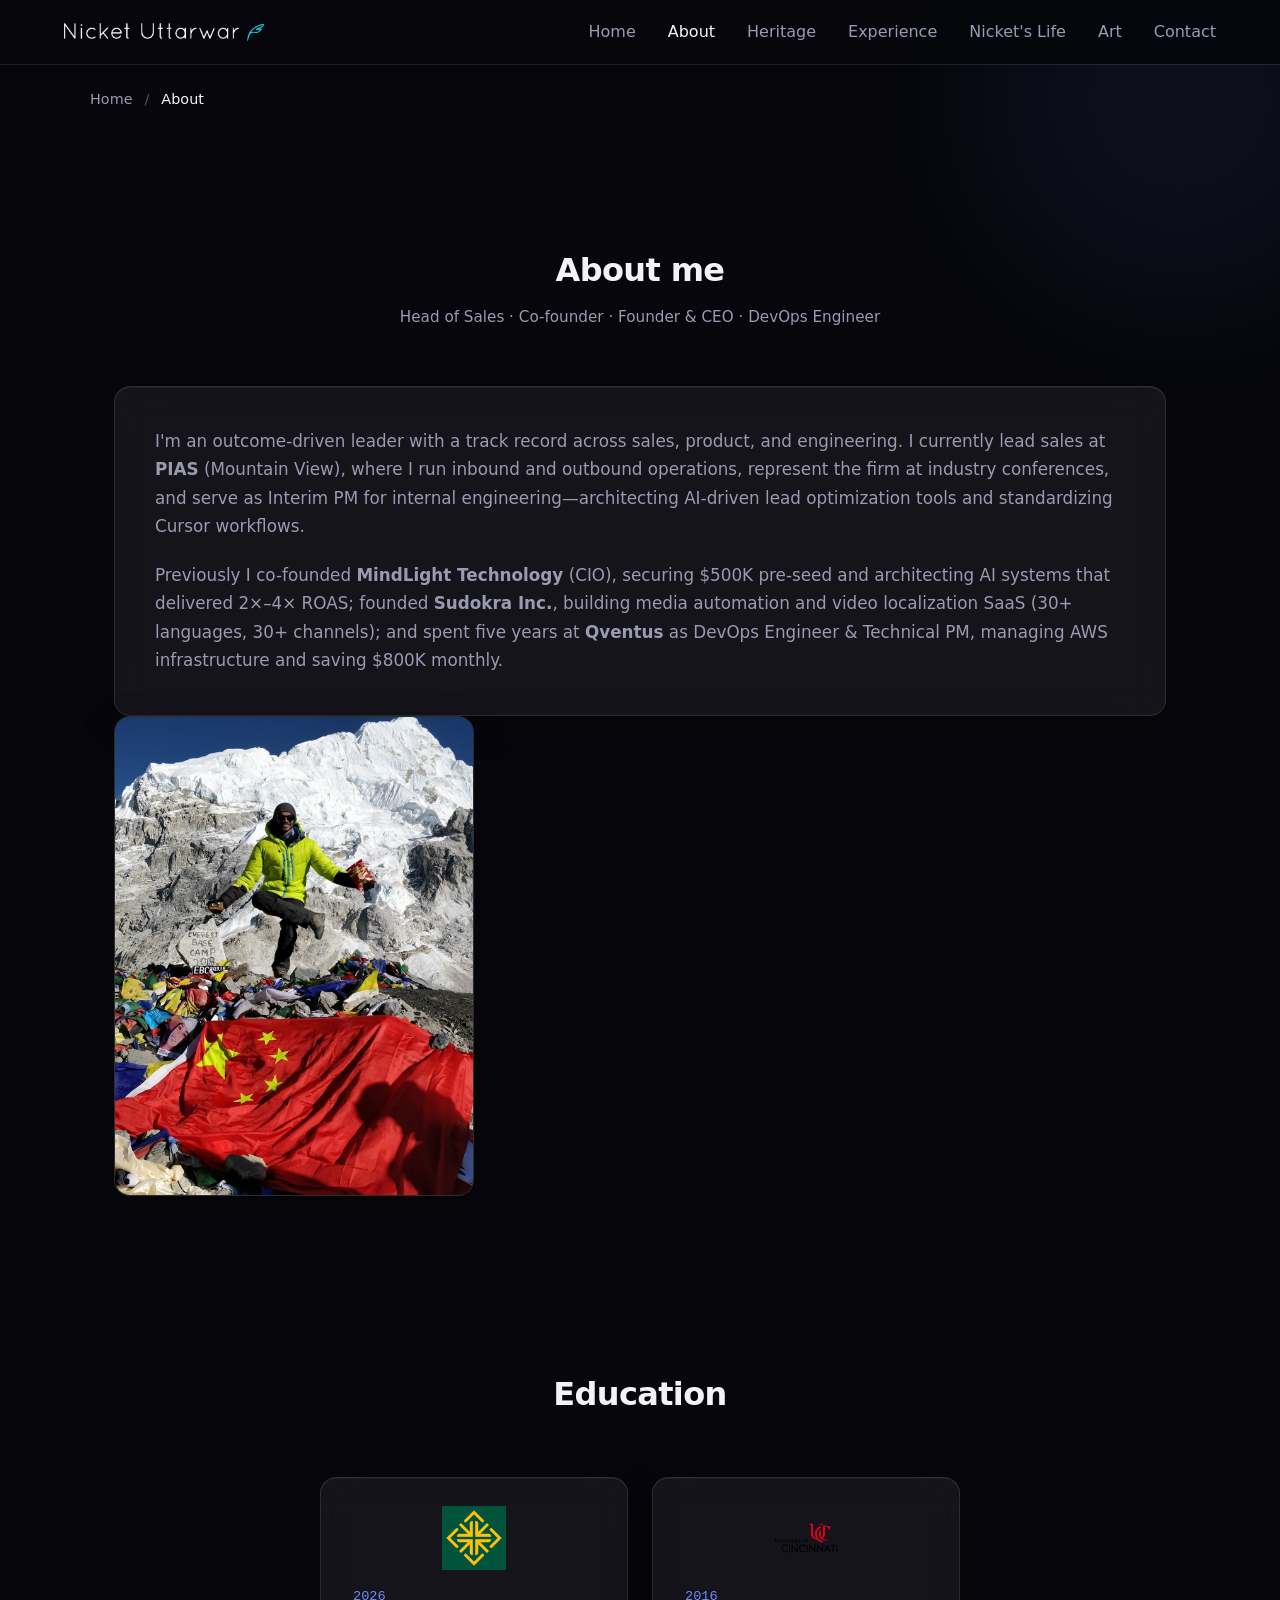
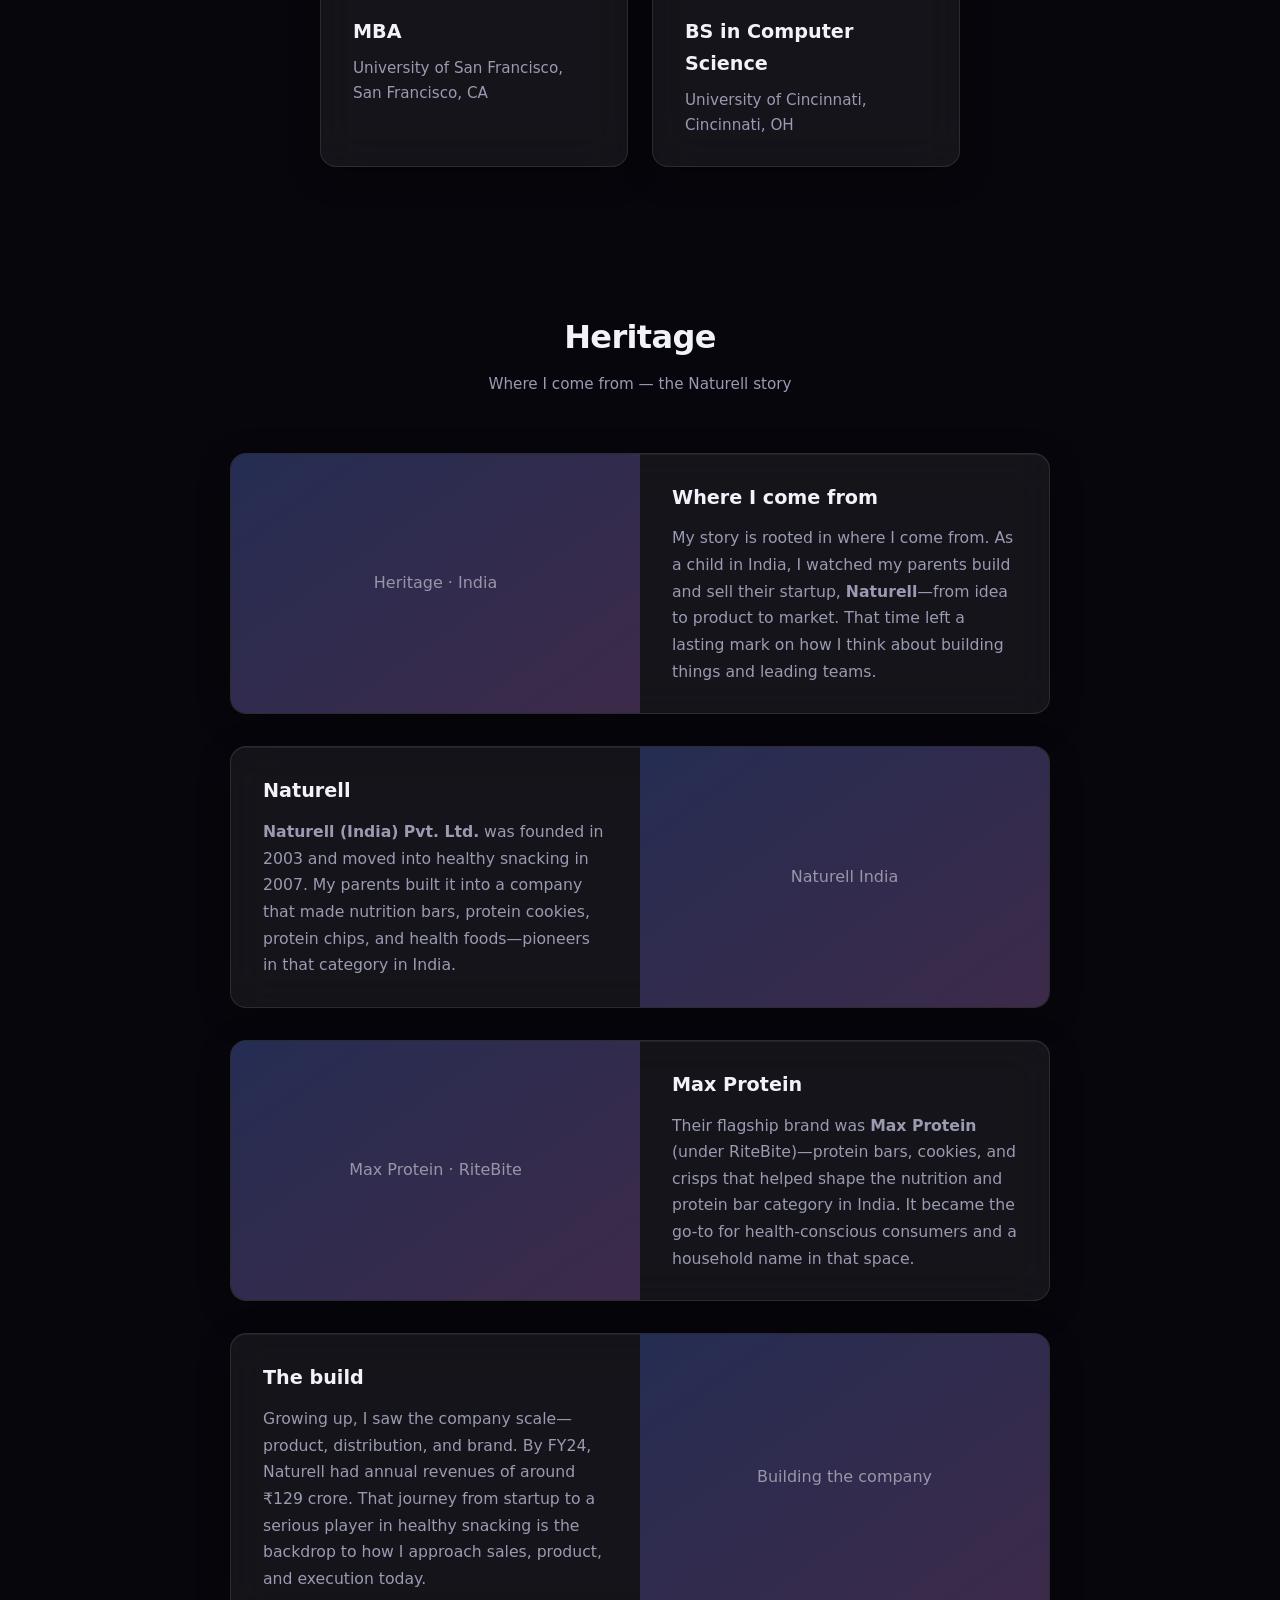
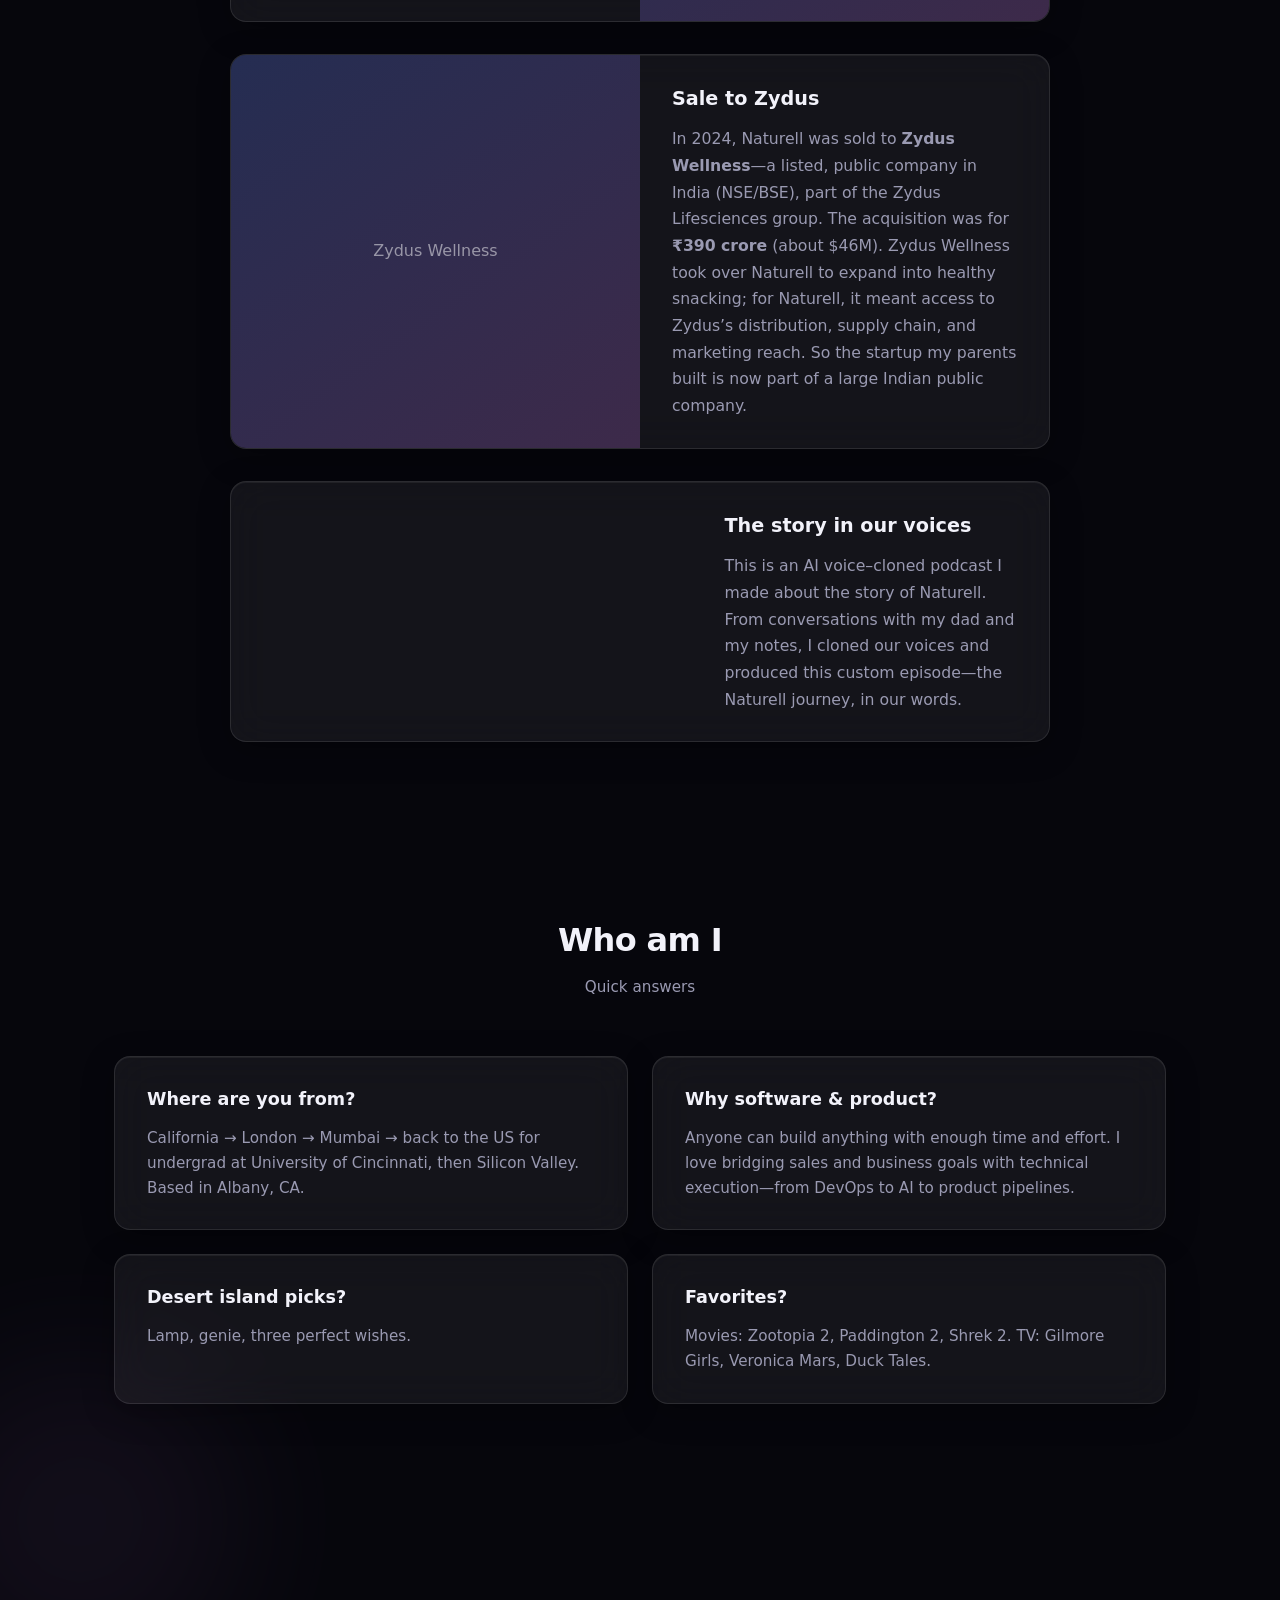
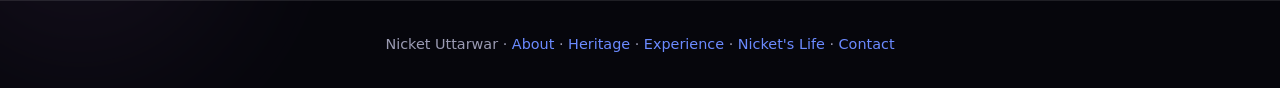
==== combined/about/index.html @ caf6a2cb "combined manually" ====
<!DOCTYPE html>
<html lang="en">
<head>
	<meta charset="utf-8">
	<meta name="viewport" content="width=device-width, initial-scale=1, viewport-fit=cover">
	<meta name="theme-color" content="#06060c">
	<meta name="description" content="About Nicket Uttarwar — background, education, FAQ.">
	<title>About — Nicket Uttarwar</title>
	<link href="../css/style.css" rel="stylesheet">
</head>
<body class="page-inner">
	<header class="main-nav">
		<nav class="nav-inner">
			<input type="checkbox" id="nav-toggle" class="nav-check" hidden aria-hidden="true">
			<a href="../" class="nav-logo"><img src="../images/logo.png" alt="Nicket Uttarwar" class="nav-logo-img"></a>
			<ul class="nav-links">
				<li><a href="../">Home</a></li>
				<li><a href="../about/" class="nav-active">About</a></li>
				<li><a href="../about/#heritage">Heritage</a></li>
				<li><a href="../experience/">Experience</a></li>
				<li><a href="../life/">Nicket's Life</a></li>
				<li><a href="../art/">Art</a></li>
				<li><a href="../contact/">Contact</a></li>
			</ul>
			<label for="nav-toggle" class="nav-toggle" aria-label="Toggle menu">
				<span></span><span></span><span></span>
			</label>
		</nav>
	</header>

	<main>
		<nav class="breadcrumb-wrap" aria-label="Breadcrumb">
			<div class="breadcrumb">
				<a href="../">Home</a>
				<span class="breadcrumb-sep">/</span>
				<span class="breadcrumb-current">About</span>
			</div>
		</nav>

		<div class="page-content">
			<div class="blob blob-1"></div>
			<div class="blob blob-2"></div>

			<section class="section">
				<div class="section-header">
					<h2>About me</h2>
					<p>Head of Sales · Co-founder · Founder &amp; CEO · DevOps Engineer</p>
				</div>
				<div class="intro-grid">
					<div class="intro-text glass-panel">
						<p>I'm an outcome-driven leader with a track record across sales, product, and engineering. I currently lead sales at <strong>PIAS</strong> (Mountain View), where I run inbound and outbound operations, represent the firm at industry conferences, and serve as Interim PM for internal engineering—architecting AI-driven lead optimization tools and standardizing Cursor workflows.</p>
						<p>Previously I co-founded <strong>MindLight Technology</strong> (CIO), securing $500K pre-seed and architecting AI systems that delivered 2×–4× ROAS; founded <strong>Sudokra Inc.</strong>, building media automation and video localization SaaS (30+ languages, 30+ channels); and spent five years at <strong>Qventus</strong> as DevOps Engineer &amp; Technical PM, managing AWS infrastructure and saving $800K monthly.</p>
					</div>
					<div class="intro-visual">
						<div class="fluid-card glass-panel">
							<div class="fluid-card-inner">
								<img src="../images/everest-me.jpeg" alt="Nicket Uttarwar" class="intro-image" loading="lazy" onerror="this.style.display='none'">
								<div class="fluid-card-placeholder" data-placeholder="Photo">Photo</div>
							</div>
						</div>
					</div>
				</div>
			</section>

			<section class="section education-section">
				<div class="section-header">
					<h2>Education</h2>
				</div>
				<div class="education-grid">
					<div class="education-card glass-panel">
						<img src="../images/logo-usf.png" alt="University of San Francisco" class="education-logo" width="80" height="80" loading="lazy">
						<span class="education-date">2026</span>
						<h3>MBA</h3>
						<p>University of San Francisco, San Francisco, CA</p>
					</div>
					<div class="education-card glass-panel">
						<img src="../images/logo-ucincinnati.svg" alt="University of Cincinnati" class="education-logo" width="80" height="80" loading="lazy">
						<span class="education-date">2016</span>
						<h3>BS in Computer Science</h3>
						<p>University of Cincinnati, Cincinnati, OH</p>
					</div>
				</div>
			</section>

			<section class="section heritage-section" id="heritage">
				<div class="section-header">
					<h2>Heritage</h2>
					<p>Where I come from — the Naturell story</p>
				</div>

				<div class="heritage-explainer">
					<div class="explainer-block glass-panel">
						<div class="explainer-img-wrap">
							<img src="../images/heritage-intro.jpg" alt="Heritage — where I come from" class="explainer-img" width="600" height="400" loading="lazy" onerror="this.style.display='none'; this.nextElementSibling.style.display='flex';">
							<div class="explainer-img-placeholder" style="display:none;">Heritage · India</div>
						</div>
						<div class="explainer-body">
							<h3>Where I come from</h3>
							<p>My story is rooted in where I come from. As a child in India, I watched my parents build and sell their startup, <strong>Naturell</strong>—from idea to product to market. That time left a lasting mark on how I think about building things and leading teams.</p>
						</div>
					</div>

					<div class="explainer-block glass-panel">
						<div class="explainer-img-wrap">
							<img src="../images/naturell-logo.jpg" alt="Naturell India" class="explainer-img" width="600" height="400" loading="lazy" onerror="this.style.display='none'; this.nextElementSibling.style.display='flex';">
							<div class="explainer-img-placeholder" style="display:none;">Naturell India</div>
						</div>
						<div class="explainer-body">
							<h3>Naturell</h3>
							<p><strong>Naturell (India) Pvt. Ltd.</strong> was founded in 2003 and moved into healthy snacking in 2007. My parents built it into a company that made nutrition bars, protein cookies, protein chips, and health foods—pioneers in that category in India.</p>
						</div>
					</div>

					<div class="explainer-block glass-panel">
						<div class="explainer-img-wrap">
							<img src="../images/naturell-max-protein.jpg" alt="Max Protein bars" class="explainer-img" width="600" height="400" loading="lazy" onerror="this.style.display='none'; this.nextElementSibling.style.display='flex';">
							<div class="explainer-img-placeholder" style="display:none;">Max Protein · RiteBite</div>
						</div>
						<div class="explainer-body">
							<h3>Max Protein</h3>
							<p>Their flagship brand was <strong>Max Protein</strong> (under RiteBite)—protein bars, cookies, and crisps that helped shape the nutrition and protein bar category in India. It became the go-to for health-conscious consumers and a household name in that space.</p>
						</div>
					</div>

					<div class="explainer-block glass-panel">
						<div class="explainer-img-wrap">
							<img src="../images/naturell-building.jpg" alt="Building Naturell" class="explainer-img" width="600" height="400" loading="lazy" onerror="this.style.display='none'; this.nextElementSibling.style.display='flex';">
							<div class="explainer-img-placeholder" style="display:none;">Building the company</div>
						</div>
						<div class="explainer-body">
							<h3>The build</h3>
							<p>Growing up, I saw the company scale—product, distribution, and brand. By FY24, Naturell had annual revenues of around ₹129 crore. That journey from startup to a serious player in healthy snacking is the backdrop to how I approach sales, product, and execution today.</p>
						</div>
					</div>

					<div class="explainer-block glass-panel">
						<div class="explainer-img-wrap">
							<img src="../images/zydus-wellness.jpg" alt="Zydus Wellness" class="explainer-img" width="600" height="400" loading="lazy" onerror="this.style.display='none'; this.nextElementSibling.style.display='flex';">
							<div class="explainer-img-placeholder" style="display:none;">Zydus Wellness</div>
						</div>
						<div class="explainer-body">
							<h3>Sale to Zydus</h3>
							<p>In 2024, Naturell was sold to <strong>Zydus Wellness</strong>—a listed, public company in India (NSE/BSE), part of the Zydus Lifesciences group. The acquisition was for <strong>₹390 crore</strong> (about $46M). Zydus Wellness took over Naturell to expand into healthy snacking; for Naturell, it meant access to Zydus’s distribution, supply chain, and marketing reach. So the startup my parents built is now part of a large Indian public company.</p>
						</div>
					</div>

					<div class="heritage-video-wrap">
						<div class="heritage-video glass-panel">
							<div class="explainer-img-wrap explainer-img-wrap--video">
								<div class="video-embed-container">
									<iframe src="https://www.youtube.com/embed/up5MUnRP21Q" title="Naturell story — AI voice-cloned podcast" allow="accelerometer; autoplay; clipboard-write; encrypted-media; gyroscope; picture-in-picture; web-share" allowfullscreen></iframe>
								</div>
							</div>
							<div class="explainer-body">
								<h3>The story in our voices</h3>
								<p>This is an AI voice–cloned podcast I made about the story of Naturell. From conversations with my dad and my notes, I cloned our voices and produced this custom episode—the Naturell journey, in our words.</p>
							</div>
						</div>
					</div>
				</div>
			</section>

			<section class="section faq-section">
				<div class="section-header">
					<h2>Who am I</h2>
					<p>Quick answers</p>
				</div>
				<div class="faq-grid">
					<div class="faq-item glass-panel">
						<h4>Where are you from?</h4>
						<p>California → London → Mumbai → back to the US for undergrad at University of Cincinnati, then Silicon Valley. Based in Albany, CA.</p>
					</div>
					<div class="faq-item glass-panel">
						<h4>Why software &amp; product?</h4>
						<p>Anyone can build anything with enough time and effort. I love bridging sales and business goals with technical execution—from DevOps to AI to product pipelines.</p>
					</div>
					<div class="faq-item glass-panel">
						<h4>Desert island picks?</h4>
						<p>Lamp, genie, three perfect wishes.</p>
					</div>
					<div class="faq-item glass-panel">
						<h4>Favorites?</h4>
						<p>Movies: Zootopia 2, Paddington 2, Shrek 2. TV: Gilmore Girls, Veronica Mars, Duck Tales.</p>
					</div>
				</div>
			</section>
		</div>
	</main>

	<footer class="main-footer">
		<div class="container">
			<p>Nicket Uttarwar · <a href="../about/">About</a> · <a href="../about/#heritage">Heritage</a> · <a href="../experience/">Experience</a> · <a href="../life/">Nicket's Life</a> · <a href="../contact/">Contact</a></p>
		</div>
	</footer>

</body>
</html>
---- combined/css/style.css ----
/* ============================================
   Nicket Uttarwar — Lightweight HTML/CSS
   ============================================ */

:root {
	--bg-deep: #06060c;
	--bg-mid: #0a0a12;
	--glass-bg: rgba(255, 255, 255, 0.06);
	--glass-border: rgba(255, 255, 255, 0.1);
	--glass-shadow: rgba(0, 0, 0, 0.3);
	--text: #f2f2fa;
	--text-muted: #9a9ab2;
	--accent: #6b8aff;
	--accent-warm: #b87cff;
	--accent-glow: rgba(107, 138, 255, 0.35);
	--fluid-1: #252d52;
	--fluid-2: #3d2a4a;
	--font-sans: system-ui, -apple-system, sans-serif;
	--font-mono: ui-monospace, monospace;
	--radius: 16px;
	--radius-sm: 12px;
	--nav-height: 64px;
	--safe-top: env(safe-area-inset-top, 0);
	--safe-bottom: env(safe-area-inset-bottom, 0);
	--safe-left: env(safe-area-inset-left, 0);
	--safe-right: env(safe-area-inset-right, 0);
}

*,
*::before,
*::after {
	box-sizing: border-box;
}

html {
	scroll-behavior: smooth;
	-webkit-text-size-adjust: 100%;
}

body {
	margin: 0;
	font-family: var(--font-sans);
	background: var(--bg-deep);
	color: var(--text);
	font-size: 16px;
	line-height: 1.65;
	-webkit-font-smoothing: antialiased;
	-moz-osx-font-smoothing: grayscale;
	overflow-x: hidden;
}

@media (prefers-reduced-motion: reduce) {
	html { scroll-behavior: auto; }
	.blob { animation: none; }
	.scroll-dot { animation: none; }
}

a {
	color: var(--accent);
	text-decoration: none;
	transition: color 0.2s ease, opacity 0.2s ease;
	-webkit-tap-highlight-color: transparent;
}
a:hover {
	color: var(--accent-warm);
}
a:focus-visible {
	outline: 2px solid var(--accent);
	outline-offset: 3px;
}

/* ---- Navigation ---- */
.main-nav {
	position: fixed;
	top: 0;
	left: 0;
	right: 0;
	z-index: 100;
	height: calc(var(--nav-height) + var(--safe-top));
	min-height: 64px;
	padding-top: var(--safe-top);
	background: rgba(6, 6, 12, 0.92);
	backdrop-filter: blur(20px);
	-webkit-backdrop-filter: blur(20px);
	box-shadow: 0 1px 0 var(--glass-border);
}

.nav-inner {
	max-width: 1200px;
	margin: 0 auto;
	padding: 0 max(24px, var(--safe-left));
	height: var(--nav-height);
	display: flex;
	align-items: center;
	justify-content: space-between;
}

.nav-logo {
	display: flex;
	align-items: center;
}
.nav-logo:hover {
	opacity: 0.9;
}
.nav-logo-img {
	display: block;
	height: 36px;
	width: auto;
	max-width: 200px;
	object-fit: contain;
}

.nav-links {
	display: flex;
	list-style: none;
	margin: 0;
	padding: 0;
	gap: 32px;
}
.nav-links a {
	color: var(--text-muted);
	font-weight: 500;
}
.nav-links a:hover {
	color: var(--text);
}
.text-link {
	color: var(--accent);
	font-weight: 500;
}
.text-link:hover {
	color: var(--accent-warm);
}

.nav-toggle {
	display: none;
	width: 44px;
	height: 44px;
	min-width: 44px;
	min-height: 44px;
	flex-direction: column;
	justify-content: center;
	align-items: center;
	gap: 6px;
	background: none;
	border: none;
	cursor: pointer;
	padding: 0;
	-webkit-tap-highlight-color: transparent;
	color: var(--text);
}
.nav-toggle:focus-visible {
	outline: 2px solid var(--accent);
	outline-offset: 2px;
}
.nav-toggle span {
	display: block;
	width: 22px;
	height: 2px;
	background: currentColor;
	border-radius: 1px;
	transition: transform 0.3s ease, opacity 0.3s ease;
}
#nav-toggle:checked ~ .nav-toggle span:nth-child(1) {
	transform: translateY(4px) rotate(45deg);
}
#nav-toggle:checked ~ .nav-toggle span:nth-child(2) {
	opacity: 0;
}
#nav-toggle:checked ~ .nav-toggle span:nth-child(3) {
	transform: translateY(-4px) rotate(-45deg);
}
body:has(#nav-toggle:checked) { overflow: hidden; }

/* ---- Glass panels (fluid UI) ---- */
.glass-panel {
	background: var(--glass-bg);
	border: 1px solid var(--glass-border);
	border-radius: var(--radius);
	backdrop-filter: blur(20px);
	-webkit-backdrop-filter: blur(20px);
	box-shadow: 0 8px 32px var(--glass-shadow), inset 0 1px 0 rgba(255, 255, 255, 0.06);
	transition: transform 0.3s ease, box-shadow 0.3s ease, border-color 0.3s ease;
}
.glass-panel:hover {
	border-color: rgba(255, 255, 255, 0.2);
	box-shadow: 0 16px 48px rgba(0, 0, 0, 0.35), inset 0 1px 0 rgba(255, 255, 255, 0.08);
}

/* ---- Blobs (fluid decorative shapes) ---- */
.blob {
	position: absolute;
	border-radius: 50%;
	filter: blur(70px);
	opacity: 0.22;
	pointer-events: none;
	animation: blobFloat 20s ease-in-out infinite;
}
.blob-1 {
	width: 400px;
	height: 400px;
	background: var(--fluid-1);
	top: -100px;
	right: -100px;
	animation-delay: 0s;
}
.blob-2 {
	width: 320px;
	height: 320px;
	background: var(--fluid-2);
	bottom: -80px;
	left: -80px;
	animation-delay: -6s;
}
.blob-3 {
	width: 350px;
	height: 350px;
	background: var(--accent-warm);
	top: 30%;
	left: -120px;
	opacity: 0.25;
	animation-delay: -3s;
}
.blob-4 {
	width: 380px;
	height: 380px;
	background: var(--fluid-1);
	bottom: 10%;
	right: -100px;
	animation-delay: -9s;
}
.blob-5 {
	width: 300px;
	height: 300px;
	background: var(--fluid-2);
	top: -80px;
	left: 30%;
	animation-delay: -12s;
}

@keyframes blobFloat {
	0%, 100% { transform: translate(0, 0) scale(1); }
	25% { transform: translate(20px, -30px) scale(1.05); }
	50% { transform: translate(-15px, 20px) scale(0.98); }
	75% { transform: translate(25px, 15px) scale(1.02); }
}

/* ---- Layout ---- */
main {
	position: relative;
	z-index: 1;
}

/* ---- Breadcrumbs (multi-page) ---- */
.breadcrumb-wrap {
	position: relative;
	z-index: 1;
	padding: calc(var(--nav-height) + var(--safe-top) + 24px) max(24px, var(--safe-left)) 0 max(24px, var(--safe-right));
}
.breadcrumb {
	display: flex;
	align-items: center;
	flex-wrap: wrap;
	gap: 6px 12px;
	font-size: 0.9rem;
	color: var(--text-muted);
	margin: 0 0 32px;
	max-width: 1100px;
	margin-left: auto;
	margin-right: auto;
}
.breadcrumb a {
	color: var(--text-muted);
}
.breadcrumb a:hover {
	color: var(--accent);
}
.breadcrumb-sep {
	opacity: 0.5;
	user-select: none;
}
.breadcrumb-current {
	color: var(--text);
	font-weight: 500;
}
.nav-links a.nav-active {
	color: var(--text);
}
.nav-links a.nav-active:hover {
	color: var(--accent-warm);
}

/* ---- Inner pages (no fluid canvas) ---- */
body.page-inner main {
	padding-bottom: 48px;
}
.page-content {
	max-width: 1100px;
	margin: 0 auto;
	padding: 0 max(24px, var(--safe-left)) 48px max(24px, var(--safe-right));
}

.container {
	max-width: 1100px;
	margin: 0 auto;
	padding: 0 max(24px, var(--safe-left)) 0 max(24px, var(--safe-right));
}

.section {
	position: relative;
	padding: 100px 0;
	min-height: 50vh;
}

.section-header {
	text-align: center;
	margin-bottom: 56px;
}
.section-header h2 {
	font-size: clamp(1.5rem, 3.5vw, 2rem);
	font-weight: 600;
	margin: 0 0 8px;
	color: var(--text);
	letter-spacing: -0.02em;
}
.section-header p {
	margin: 0;
	color: var(--text-muted);
	font-size: 0.95rem;
}

.art-site-link {
	text-align: center;
	margin: -40px 0 40px;
}

/* ---- Hero ---- */
.hero {
	min-height: 100vh;
	min-height: calc(100dvh - var(--nav-height));
	display: flex;
	flex-direction: column;
	align-items: center;
	justify-content: center;
	text-align: center;
	padding: calc(var(--nav-height) + var(--safe-top)) max(24px, var(--safe-right)) calc(80px + var(--safe-bottom)) max(24px, var(--safe-left));
}

.hero-content {
	max-width: 640px;
}

.hero-label {
	font-family: var(--font-mono);
	font-size: clamp(0.75rem, 2.5vw, 0.9rem);
	letter-spacing: 0.22em;
	text-transform: uppercase;
	color: var(--text-muted);
	margin: 0 0 20px;
}

.hero-title {
	font-size: clamp(2rem, 7vw, 3.5rem);
	font-weight: 700;
	line-height: 1.15;
	margin: 0 0 12px;
	letter-spacing: -0.03em;
	background: linear-gradient(135deg, #fff 0%, #c0c0e0 100%);
	-webkit-background-clip: text;
	-webkit-text-fill-color: transparent;
	background-clip: text;
}

.hero-subtitle {
	font-family: var(--font-mono);
	font-size: clamp(0.8rem, 2.5vw, 0.95rem);
	letter-spacing: 0.1em;
	color: var(--text-muted);
	margin: 0 0 32px;
}

.hero-actions {
	display: flex;
	flex-wrap: wrap;
	gap: 14px;
	justify-content: center;
}

.btn {
	display: inline-flex;
	align-items: center;
	justify-content: center;
	min-height: 48px;
	padding: 14px 28px;
	font-family: var(--font-sans);
	font-size: 0.95rem;
	font-weight: 600;
	border-radius: var(--radius-sm);
	border: none;
	cursor: pointer;
	transition: transform 0.2s ease, box-shadow 0.2s ease, opacity 0.2s ease;
	-webkit-tap-highlight-color: transparent;
}
.btn:hover {
	transform: translateY(-2px);
	opacity: 0.95;
}
.btn:focus-visible {
	outline: 2px solid var(--accent);
	outline-offset: 3px;
}

.btn-primary {
	background: linear-gradient(135deg, var(--accent) 0%, var(--accent-warm) 100%);
	color: #fff;
	box-shadow: 0 8px 28px var(--accent-glow);
}
.btn-primary:hover {
	box-shadow: 0 12px 36px var(--accent-glow);
}

.btn-glass {
	background: var(--glass-bg);
	color: var(--text);
	border: 1px solid var(--glass-border);
	backdrop-filter: blur(12px);
}
.btn-glass:hover {
	border-color: rgba(255, 255, 255, 0.2);
}

.scroll-hint {
	position: absolute;
	bottom: 32px;
	left: 50%;
	transform: translateX(-50%);
}
.scroll-dot {
	display: block;
	width: 8px;
	height: 8px;
	border-radius: 50%;
	background: var(--text-muted);
	animation: scrollPulse 2s ease-in-out infinite;
}

@keyframes scrollPulse {
	0%, 100% { opacity: 0.5; transform: translateY(0); }
	50% { opacity: 1; transform: translateY(8px); }
}

/* ---- Intro ---- */
.intro-section .intro-grid {
	display: grid;
	grid-template-columns: 1fr 1fr;
	gap: 48px;
	align-items: center;
}
.intro-text {
	padding: 40px;
}
.intro-text p {
	margin: 0 0 20px;
	color: var(--text-muted);
	font-size: 1.05rem;
	line-height: 1.7;
}
.intro-text p:last-child {
	margin-bottom: 0;
}

.fluid-card {
	overflow: hidden;
	padding: 0;
	aspect-ratio: 3/4;
	max-height: 480px;
}
.fluid-card-inner {
	width: 100%;
	height: 100%;
	position: relative;
	background: linear-gradient(145deg, var(--fluid-1) 0%, var(--fluid-2) 100%);
	display: flex;
	align-items: center;
	justify-content: center;
}
.fluid-card-placeholder {
	color: rgba(255,255,255,0.5);
	font-size: 1.2rem;
	display: none;
}
.fluid-card-inner:has(.fluid-card-placeholder:only-child),
.fluid-card-inner .intro-image[style*="display: none"] + .fluid-card-placeholder {
	display: flex;
}
.intro-image {
	width: 100%;
	height: 100%;
	object-fit: cover;
	display: block;
}

.intro-grid--compact .intro-text { padding: 32px; }
.intro-links {
	padding: 28px 32px;
}
.intro-links h3 {
	margin: 0 0 16px;
	font-size: 1.1rem;
	font-weight: 600;
	color: var(--text);
}
.page-links {
	list-style: none;
	margin: 0;
	padding: 0;
}
.page-links li { margin-bottom: 10px; }
.page-links a {
	display: inline-block;
	color: var(--text-muted);
	font-weight: 500;
}
.page-links a:hover { color: var(--accent); }

/* ---- Experience timeline ---- */
.experience-section {
	padding: 100px 0 80px;
}
.timeline {
	display: flex;
	flex-direction: column;
	gap: 24px;
	max-width: 720px;
	margin: 0 auto 48px;
}
.timeline-item {
	padding: 28px 32px;
	transition: transform 0.3s ease;
}
.timeline-item:hover {
	transform: translateX(6px);
}
.timeline-meta {
	display: flex;
	flex-wrap: wrap;
	gap: 12px 24px;
	margin-bottom: 12px;
	font-family: var(--font-mono);
	font-size: 0.85rem;
	color: var(--text-muted);
}
.timeline-date {
	color: var(--accent);
}
.timeline-item h3 {
	margin: 0 0 12px;
	font-size: 1.2rem;
	font-weight: 600;
	color: var(--text);
}
.timeline-item p {
	margin: 0;
	font-size: 0.95rem;
	color: var(--text-muted);
	line-height: 1.65;
}
.timeline-item.dissolved .timeline-item-title {
	text-decoration: line-through;
	color: var(--text-muted);
}
.timeline-item.dissolved .dissolved-badge {
	display: inline-block;
	margin-left: 0.5em;
	text-decoration: none;
	font-size: 0.75rem;
	font-weight: 600;
	color: var(--text-muted);
	letter-spacing: 0.02em;
}
.experience-note {
	margin-top: 48px;
	padding: 24px 28px;
	border-left: 3px solid var(--accent);
	background: var(--glass-bg);
	border-radius: 0 var(--radius-sm) var(--radius-sm) 0;
}
.experience-note p {
	margin: 0;
	font-size: 0.95rem;
	color: var(--text-muted);
	line-height: 1.65;
	font-style: italic;
}
.section-cta {
	text-align: center;
}

/* ---- Education ---- */
.education-section {
	padding: 72px 0;
}
.education-grid {
	display: grid;
	grid-template-columns: repeat(2, 1fr);
	gap: 24px;
	max-width: 640px;
	margin: 0 auto;
}
.education-card {
	padding: 28px 32px;
	transition: transform 0.3s ease;
}
.education-card:hover {
	transform: translateY(-4px);
}
.education-logo {
	display: block;
	width: 64px;
	height: 64px;
	object-fit: contain;
	margin: 0 auto 16px;
}
.education-date {
	display: block;
	font-family: var(--font-mono);
	font-size: 0.85rem;
	color: var(--accent);
	margin-bottom: 8px;
}
.education-card h3 {
	margin: 0 0 8px;
	font-size: 1.2rem;
	font-weight: 600;
	color: var(--text);
}
.education-card p {
	margin: 0;
	font-size: 0.95rem;
	color: var(--text-muted);
}

/* ---- Heritage explainer (Naturell → Zydus) ---- */
.heritage-section {
	padding: 72px 0;
}
.heritage-explainer {
	display: flex;
	flex-direction: column;
	gap: 32px;
	max-width: 820px;
	margin: 0 auto;
}
.explainer-block {
	display: grid;
	grid-template-columns: 1fr 1fr;
	gap: 0;
	align-items: stretch;
	overflow: hidden;
	padding: 0;
}
.explainer-block:nth-child(even) {
	grid-template-columns: 1fr 1fr;
}
.explainer-block:nth-child(even) .explainer-img-wrap { order: 2; }
.explainer-block:nth-child(even) .explainer-body { order: 1; }
.explainer-img-wrap {
	position: relative;
	min-height: 220px;
	background: linear-gradient(145deg, var(--fluid-1) 0%, var(--fluid-2) 100%);
	display: flex;
	align-items: center;
	justify-content: center;
}
.explainer-img-wrap--video {
	min-height: 0;
	background: transparent;
}
.explainer-img {
	width: 100%;
	height: 100%;
	object-fit: cover;
	display: block;
	min-height: 220px;
}
.explainer-img-placeholder {
	position: absolute;
	inset: 0;
	display: flex;
	align-items: center;
	justify-content: center;
	color: rgba(255, 255, 255, 0.5);
	font-size: 1rem;
	font-weight: 500;
	padding: 24px;
	text-align: center;
}
.explainer-body {
	padding: 28px 32px;
	display: flex;
	flex-direction: column;
	justify-content: center;
}
.explainer-body h3 {
	margin: 0 0 12px;
	font-size: 1.2rem;
	font-weight: 600;
	color: var(--text);
}
.explainer-body p {
	margin: 0;
	font-size: 0.98rem;
	line-height: 1.7;
	color: var(--text-muted);
}
.heritage-video-wrap {
	margin: 0;
	max-width: none;
}
.heritage-video-wrap .heritage-video {
	display: grid;
	grid-template-columns: 1.2fr 1fr;
	gap: 0;
	padding: 0;
	overflow: hidden;
}
.heritage-video-wrap .explainer-img-wrap--video {
	order: 1;
}
.heritage-video-wrap .explainer-body { order: 2; }
.video-embed-container {
	position: relative;
	width: 100%;
	padding-bottom: 56.25%;
	height: 0;
	overflow: hidden;
}
.video-embed-container iframe {
	position: absolute;
	top: 0;
	left: 0;
	width: 100%;
	height: 100%;
	border: none;
}
.heritage-video-wrap .explainer-img-wrap--video {
	position: relative;
	min-height: 0;
	aspect-ratio: 16/9;
}
.heritage-video-wrap .explainer-img-wrap--video .video-embed-container {
	position: absolute;
	inset: 0;
	height: 100%;
	padding-bottom: 0;
}
.video-embed-container iframe {
	position: absolute;
	top: 0;
	left: 0;
	width: 100%;
	height: 100%;
	border: none;
}

/* ---- Skill cards (text-first, no images) ---- */
.skills-section {
	padding: 48px 0 56px;
}
.skills-grid {
	display: grid;
	grid-template-columns: repeat(3, 1fr);
	gap: 24px;
}
.skill-card {
	position: relative;
	display: flex;
	overflow: hidden;
	transition: transform 0.25s ease, box-shadow 0.25s ease;
}
.skill-card:hover {
	transform: translateY(-4px);
}
.skill-card-accent {
	width: 4px;
	flex-shrink: 0;
	background: linear-gradient(180deg, var(--accent) 0%, var(--accent-warm) 100%);
}
.skill-card-accent--devops {
	background: linear-gradient(180deg, #4a9eff 0%, #6b8aff 100%);
}
.skill-card-accent--ai {
	background: linear-gradient(180deg, #b87cff 0%, #e08cff 100%);
}
.skill-card-body {
	flex: 1;
	padding: 24px 24px 24px 20px;
}
.skill-card-body h3 {
	margin: 0 0 6px;
	font-size: 1.2rem;
	font-weight: 600;
	color: var(--text);
	letter-spacing: -0.01em;
}
.skill-card-sub {
	margin: 0 0 16px;
	color: var(--text-muted);
	font-size: 0.875rem;
}
.skill-list {
	list-style: none;
	margin: 0;
	padding: 0;
	font-size: 0.875rem;
	color: var(--text-muted);
	line-height: 1.75;
}
.skill-list li::before {
	content: '· ';
	color: var(--accent);
	font-weight: 700;
}

/* ---- Portfolio cards (legacy, e.g. art grid) ---- */
.portfolio-grid {
	display: grid;
	grid-template-columns: repeat(3, 1fr);
	gap: 24px;
}
.portfolio-card {
	overflow: hidden;
	transition: transform 0.3s ease;
}
.portfolio-card:hover {
	transform: translateY(-4px);
}
.portfolio-card .card-image-wrap {
	aspect-ratio: 1;
	overflow: hidden;
	background: var(--fluid-2);
}
.portfolio-card .card-image-wrap.no-img {
	display: flex;
	align-items: center;
	justify-content: center;
	color: var(--text-muted);
	font-size: 0.9rem;
}
.card-image {
	width: 100%;
	height: 100%;
	object-fit: cover;
}
.portfolio-card .card-body {
	padding: 20px;
}
.portfolio-card .card-body h3 {
	margin: 0 0 4px;
	font-size: 1.2rem;
	font-weight: 600;
	color: var(--text);
}
.card-sub {
	margin: 0 0 12px;
	color: var(--text-muted);
	font-size: 0.875rem;
}

/* ---- Stats ---- */
.stats-section {
	padding: 72px 0;
}
.stats-grid {
	display: grid;
	grid-template-columns: repeat(4, 1fr);
	gap: 24px;
}
.stat-item {
	padding: 32px 24px;
	text-align: center;
	transition: transform 0.3s ease;
}
.stat-item:hover {
	transform: translateY(-4px);
}
.stat-icon {
	display: block;
	font-size: 1.5rem;
	color: var(--accent);
	margin-bottom: 12px;
	opacity: 0.9;
}
.stat-value {
	font-size: 2.25rem;
	font-weight: 700;
	color: var(--text);
	display: inline-block;
}
.stat-suffix {
	font-size: 1.5rem;
	color: var(--text-muted);
}
.stat-label {
	display: block;
	margin-top: 4px;
	font-size: 0.9rem;
	color: var(--text-muted);
}

/* ---- About ---- */
.about-grid {
	display: grid;
	grid-template-columns: repeat(4, 1fr);
	gap: 24px;
}
.about-card {
	padding: 32px 24px;
	transition: transform 0.3s ease;
}
.about-card:hover {
	transform: translateY(-4px);
}
.about-icon {
	font-size: 2rem;
	margin-bottom: 16px;
	line-height: 1;
}
.about-card h3 {
	margin: 0 0 12px;
	font-size: 1.2rem;
	font-weight: 600;
	color: var(--text);
}
.about-card p {
	margin: 0;
	font-size: 0.95rem;
	color: var(--text-muted);
	line-height: 1.6;
}

/* ---- FAQ ---- */
.faq-grid {
	display: grid;
	grid-template-columns: repeat(2, 1fr);
	gap: 24px;
}
.faq-item {
	padding: 28px 32px;
}
.faq-item h4 {
	margin: 0 0 12px;
	font-size: 1.1rem;
	font-weight: 600;
	color: var(--text);
}
.faq-item p {
	margin: 0;
	font-size: 0.95rem;
	color: var(--text-muted);
	line-height: 1.65;
}

/* ---- Contact ---- */
.contact-block {
	text-align: center;
	padding: 48px;
	max-width: 560px;
	margin: 0 auto;
}
.contact-detail {
	margin: 0 0 12px;
}
.contact-detail:last-child {
	margin-bottom: 0;
}
.contact-email,
.contact-phone {
	font-family: var(--font-mono);
	font-size: 1.15rem;
	color: var(--accent);
	word-break: break-all;
}
.contact-email:hover,
.contact-phone:hover {
	color: var(--accent-warm);
}
.contact-address {
	font-size: 0.95rem;
	color: var(--text-muted);
}

/* ---- Art page (assets load lazy when page is visited) ---- */
.art-intro {
	padding: 28px 32px;
	margin-bottom: 32px;
}
.art-intro p {
	margin: 0;
	color: var(--text-muted);
	font-size: 1.05rem;
	line-height: 1.7;
}
.art-grid {
	display: grid;
	grid-template-columns: repeat(auto-fill, minmax(280px, 1fr));
	gap: 24px;
}
.art-card {
	overflow: hidden;
	transition: transform 0.3s ease;
}
.art-card:hover {
	transform: translateY(-6px);
}
.art-card-image {
	aspect-ratio: 4/3;
	overflow: hidden;
	background: var(--fluid-2);
}
.art-card-image img {
	width: 100%;
	height: 100%;
	object-fit: cover;
	display: block;
}
.art-card-image.no-img {
	display: flex;
	align-items: center;
	justify-content: center;
	color: var(--text-muted);
	font-size: 0.9rem;
}
.art-card-body {
	padding: 20px;
}
.art-card-body h3 {
	margin: 0;
	font-size: 1.1rem;
	font-weight: 600;
	color: var(--text);
}

/* ---- Life page (simple timeline) ---- */
.life-page .page-content {
	max-width: 720px;
}
.life-hero-simple {
	text-align: center;
	padding-top: 48px;
}
.life-hero-simple .life-title {
	font-size: clamp(1.75rem, 5vw, 2.5rem);
	font-weight: 700;
	margin: 0 0 8px;
	color: var(--text);
}
.life-hero-simple .life-subtitle {
	font-family: var(--font-mono);
	font-size: 0.9rem;
	letter-spacing: 0.1em;
	text-transform: uppercase;
	color: var(--text-muted);
	margin: 0 0 24px;
}
.life-timeline-section {
	padding: 48px 0;
}
.life-block {
	display: grid;
	grid-template-columns: 1fr 1.2fr;
	gap: 32px;
	align-items: center;
	padding: 0;
	overflow: hidden;
}
.life-block-img {
	position: relative;
	background: var(--fluid-2);
	min-height: 200px;
}
.life-block-img img:first-child {
	width: 100%;
	height: auto;
	display: block;
	object-fit: cover;
	max-height: 280px;
}
.life-block-img .life-school-logo {
	position: absolute;
	bottom: 12px;
	right: 12px;
	width: 48px;
	height: auto;
	object-fit: contain;
	background: rgba(6, 6, 12, 0.7);
	border-radius: 8px;
	padding: 4px;
}
.life-block-body {
	padding: 28px 24px;
}
.life-year {
	display: inline-block;
	font-family: var(--font-mono);
	font-size: 0.85rem;
	letter-spacing: 0.15em;
	text-transform: uppercase;
	color: var(--accent);
	margin-bottom: 12px;
}
.life-block-body h2 {
	font-size: 1.2rem;
	font-weight: 600;
	margin: 0 0 8px;
	color: var(--text);
}
.life-loc {
	font-size: 0.9rem;
	color: var(--text-muted);
	margin: 0 0 12px;
}
.life-desc {
	font-size: 0.95rem;
	line-height: 1.65;
}

.life-company-status {
	font-size: 0.75rem;
	color: var(--text-muted);
	margin-top: 0.5rem;
	margin-bottom: 0;
	font-weight: 500;
}
.life-education-section .section-header {
	margin-bottom: 32px;
}
.life-edu-blocks {
	display: grid;
	grid-template-columns: repeat(2, 1fr);
	gap: 24px;
}
.life-edu-block {
	padding: 0;
	overflow: hidden;
}
.life-edu-img-wrap {
	position: relative;
	background: var(--fluid-2);
	margin-bottom: 16px;
}
.life-edu-img-wrap img:first-child {
	width: 100%;
	height: auto;
	max-height: 180px;
	object-fit: cover;
	display: block;
}
.life-edu-img-wrap .life-edu-logo {
	position: absolute;
	bottom: 12px;
	left: 50%;
	transform: translateX(-50%);
	width: 72px;
	height: 72px;
	object-fit: contain;
	background: rgba(6, 6, 12, 0.75);
	border-radius: 50%;
	padding: 8px;
}
.life-edu-block h3 {
	font-size: 1.1rem;
	font-weight: 600;
	margin: 0 0 4px;
	color: var(--text);
	padding: 0 20px;
}
.life-edu-block .life-loc {
	padding: 0 20px 20px;
	margin: 0;
}
.life-cta-section .life-desc {
	margin: 0;
}
@media (max-width: 768px) {
	.life-block {
		grid-template-columns: 1fr;
	}
	.life-block-img { order: 1; }
	.life-block-body { order: 2; padding: 24px 20px; }
	.life-edu-blocks {
		grid-template-columns: 1fr;
	}
}

/* ---- Footer ---- */
.main-footer {
	position: relative;
	z-index: 1;
	padding: 32px 24px;
	text-align: center;
	border-top: 1px solid var(--glass-border);
}
.main-footer p {
	margin: 0;
	font-size: 0.9rem;
	color: var(--text-muted);
}
.main-footer a {
	color: var(--accent);
}
.main-footer a:hover {
	color: var(--accent-warm);
}

/* ---- Responsive ---- */
@media (max-width: 900px) {
	.skills-grid {
		grid-template-columns: 1fr;
	}
	.portfolio-grid {
		grid-template-columns: 1fr;
	}
	.intro-section .intro-grid {
		grid-template-columns: 1fr;
		gap: 32px;
	}
	.intro-text { order: 2; padding: 28px 24px; }
	.intro-visual { order: 1; }
	.fluid-card { max-height: 380px; }
	.stats-grid {
		grid-template-columns: repeat(2, 1fr);
		gap: 16px;
	}
	.about-grid {
		grid-template-columns: repeat(2, 1fr);
		gap: 16px;
	}
	.education-grid {
		grid-template-columns: 1fr;
	}
	.explainer-block {
		grid-template-columns: 1fr;
	}
	.explainer-block:nth-child(even) .explainer-img-wrap { order: 0; }
	.explainer-block:nth-child(even) .explainer-body { order: 0; }
	.explainer-img-wrap { min-height: 200px; }
	.explainer-img { min-height: 200px; }
	.explainer-body { padding: 24px; }
	.heritage-video-wrap .heritage-video {
		grid-template-columns: 1fr;
	}
	.heritage-video-wrap .explainer-img-wrap--video { order: 0; }
	.heritage-video-wrap .explainer-body { order: 0; }
	.faq-grid {
		grid-template-columns: 1fr;
	}
	.section-header { margin-bottom: 40px; }
}

@media (max-width: 768px) {
	.nav-logo-img {
		height: 32px;
		max-width: 160px;
	}
	.nav-links {
		position: fixed;
		top: calc(var(--nav-height) + var(--safe-top));
		left: 0;
		right: 0;
		bottom: 0;
		background: rgba(8, 8, 16, 0.98);
		backdrop-filter: blur(20px);
		-webkit-backdrop-filter: blur(20px);
		flex-direction: column;
		align-items: stretch;
		padding: max(24px, var(--safe-left)) max(24px, var(--safe-right)) max(32px, var(--safe-bottom));
		gap: 0;
		overflow-y: auto;
		-webkit-overflow-scrolling: touch;
		transform: translateY(-100%);
		opacity: 0;
		visibility: hidden;
		transition: transform 0.3s ease, opacity 0.3s ease, visibility 0.3s ease;
	}
	.nav-links li {
		border-bottom: 1px solid var(--glass-border);
	}
	.nav-links a {
		display: block;
		padding: 16px 0;
		min-height: 48px;
		line-height: 1.4;
	}
	#nav-toggle:checked ~ .nav-links {
		transform: translateY(0);
		opacity: 1;
		visibility: visible;
	}
	.nav-toggle {
		display: flex;
	}
	.section {
		padding: 64px 0;
		min-height: auto;
	}
	.experience-section { padding: 64px 0 56px; }
	.timeline { margin-bottom: 40px; }
	.timeline-item {
		padding: 22px 20px;
	}
	.stats-grid {
		grid-template-columns: 1fr;
		gap: 12px;
	}
	.stat-item { padding: 24px 20px; }
	.about-grid {
		grid-template-columns: 1fr;
		gap: 12px;
	}
	.about-card { padding: 24px 20px; }
	.hero-actions {
		flex-direction: column;
		gap: 12px;
		width: 100%;
		max-width: 320px;
	}
	.btn {
		width: 100%;
		max-width: 320px;
		min-height: 48px;
	}
	.section-cta .btn { max-width: 320px; }
	.contact-block {
		padding: 32px 24px;
	}
	.faq-item { padding: 22px 24px; }
	.main-footer {
		padding: 24px max(24px, var(--safe-left)) calc(24px + var(--safe-bottom)) max(24px, var(--safe-right));
	}
}

@media (max-width: 768px) {
	.art-grid {
		grid-template-columns: 1fr;
	}
}

@media (max-width: 480px) {
	.blob {
		width: 180px !important;
		height: 180px !important;
		filter: blur(45px);
		opacity: 0.28;
	}
	.hero-title { margin-bottom: 28px; }
	.section-header h2 { font-size: 1.5rem; }
	.section-header { margin-bottom: 32px; }
	.intro-text { padding: 22px 20px; }
	.intro-text p { font-size: 0.98rem; }
	.portfolio-card .card-body { padding: 20px; }
	.stat-value { font-size: 1.9rem; }
	.stat-suffix { font-size: 1.25rem; }
}
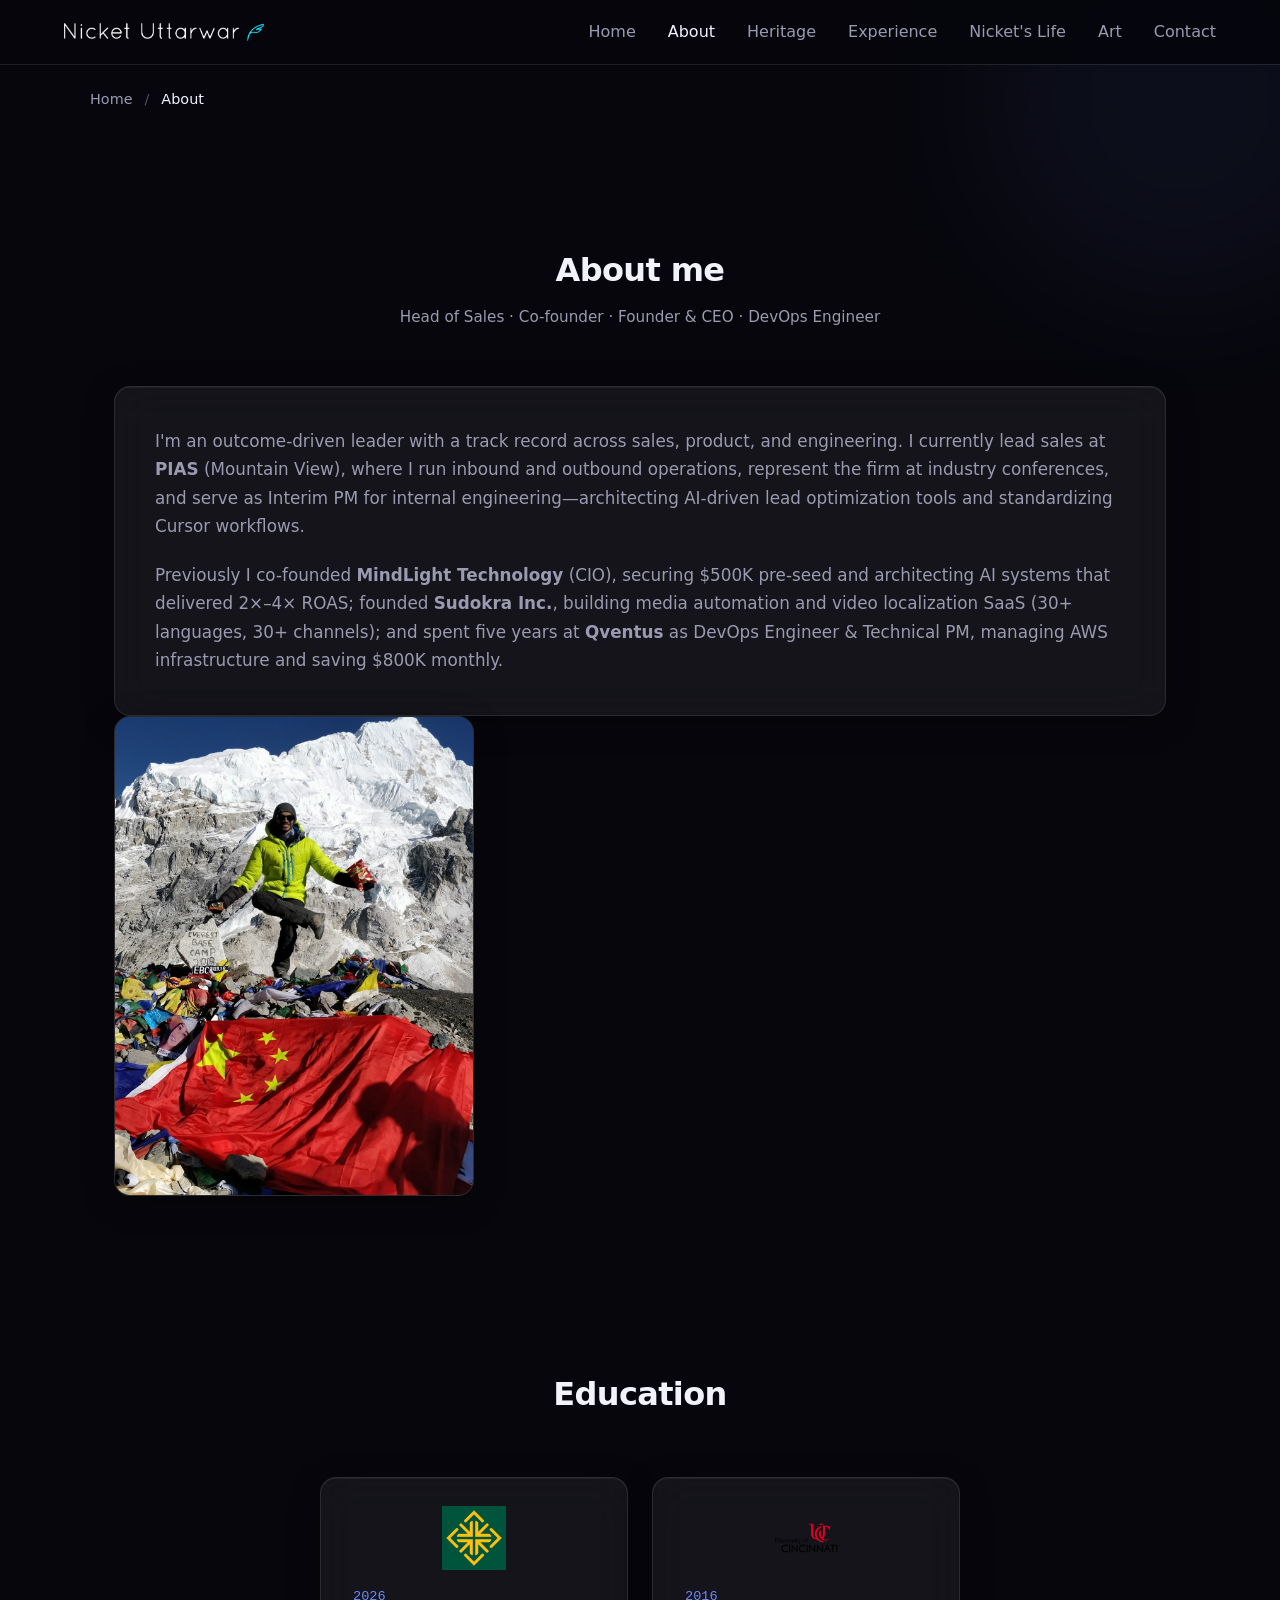
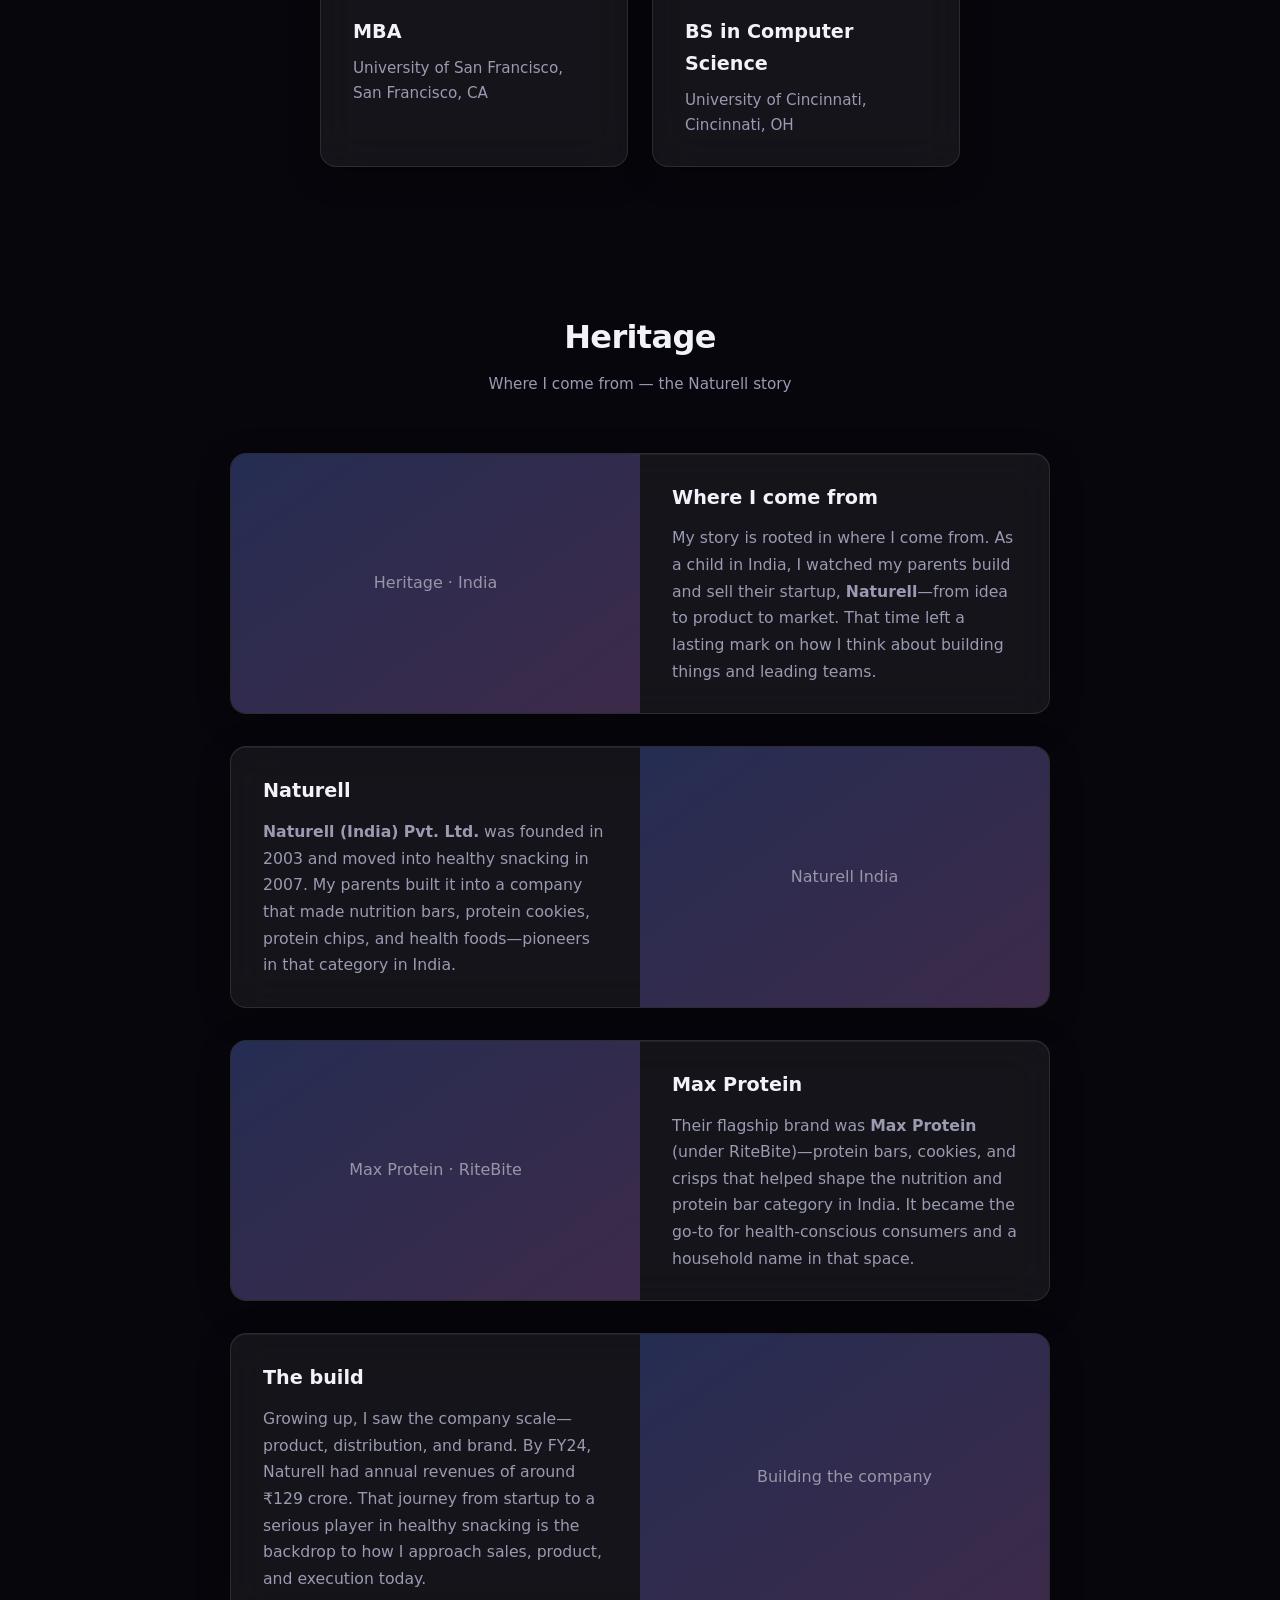
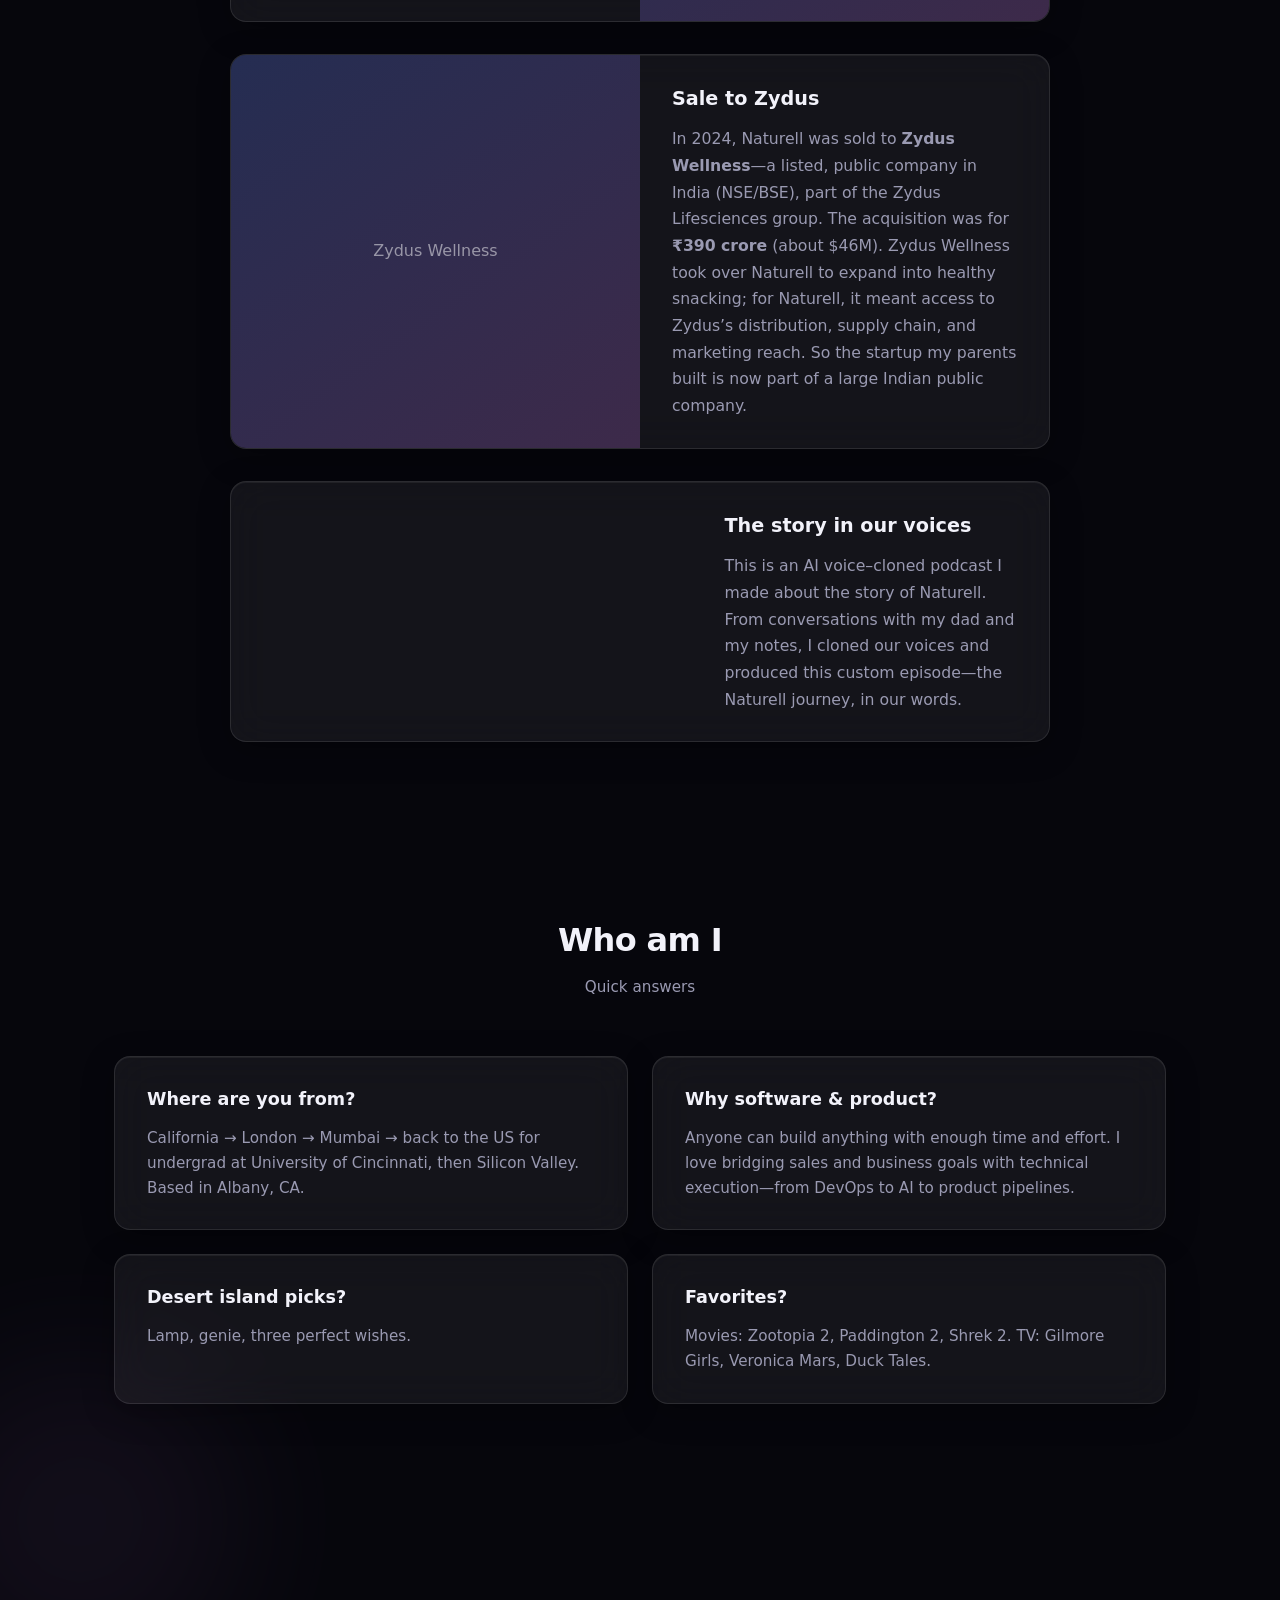
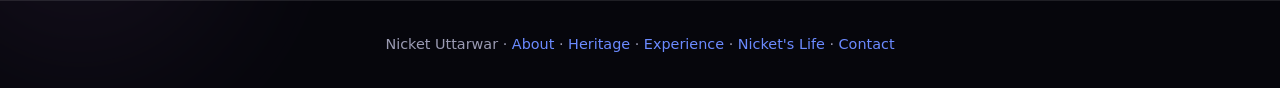
==== commit b43d5de8: "cleanup & optimize for spaced loading" ====
--- a/combined/about/index.html
+++ b/combined/about/index.html
@@ -5,17 +5,32 @@
 	<meta name="viewport" content="width=device-width, initial-scale=1, viewport-fit=cover">
 	<meta name="theme-color" content="#06060c">
 	<meta name="description" content="About Nicket Uttarwar — background, education, FAQ.">
+	<meta name="robots" content="index, follow, max-image-preview:large">
+	<link rel="canonical" href="https://nicketuttarwar.com/about/">
+	<meta property="og:type" content="website">
+	<meta property="og:url" content="https://nicketuttarwar.com/about/">
+	<meta property="og:title" content="About — Nicket Uttarwar">
+	<meta property="og:description" content="About Nicket Uttarwar — background, education, FAQ.">
+	<meta property="og:image" content="https://nicketuttarwar.com/images/logo.png">
+	<meta property="og:locale" content="en_US">
+	<meta name="twitter:card" content="summary">
+	<meta name="twitter:title" content="About — Nicket Uttarwar">
+	<meta name="twitter:description" content="About Nicket Uttarwar — background, education, FAQ.">
 	<title>About — Nicket Uttarwar</title>
 	<link href="../css/style.css" rel="stylesheet">
+	<script type="application/ld+json">
+	{"@context":"https://schema.org","@type":"WebPage","name":"About — Nicket Uttarwar","url":"https://nicketuttarwar.com/about/","description":"About Nicket Uttarwar — background, education, FAQ.","isPartOf":{"@id":"https://nicketuttarwar.com/#website"},"about":{"@id":"https://nicketuttarwar.com/#person"},"breadcrumb":{"@type":"BreadcrumbList","itemListElement":[{"@type":"ListItem","position":1,"name":"Home","item":"https://nicketuttarwar.com/"},{"@type":"ListItem","position":2,"name":"About","item":"https://nicketuttarwar.com/about/"}]}}
+	</script>
 </head>
 <body class="page-inner">
+	<a class="skip-link" href="#main-content">Skip to main content</a>
 	<header class="main-nav">
 		<nav class="nav-inner">
 			<input type="checkbox" id="nav-toggle" class="nav-check" hidden aria-hidden="true">
 			<a href="../" class="nav-logo"><img src="../images/logo.png" alt="Nicket Uttarwar" class="nav-logo-img"></a>
 			<ul class="nav-links">
 				<li><a href="../">Home</a></li>
-				<li><a href="../about/" class="nav-active">About</a></li>
+				<li><a href="../about/" class="nav-active" aria-current="page">About</a></li>
 				<li><a href="../about/#heritage">Heritage</a></li>
 				<li><a href="../experience/">Experience</a></li>
 				<li><a href="../life/">Nicket's Life</a></li>
@@ -28,7 +43,7 @@
 		</nav>
 	</header>
 
-	<main>
+	<main id="main-content" tabindex="-1">
 		<nav class="breadcrumb-wrap" aria-label="Breadcrumb">
 			<div class="breadcrumb">
 				<a href="../">Home</a>
@@ -43,7 +58,7 @@
 
 			<section class="section">
 				<div class="section-header">
-					<h2>About me</h2>
+					<h1>About me</h1>
 					<p>Head of Sales · Co-founder · Founder &amp; CEO · DevOps Engineer</p>
 				</div>
 				<div class="intro-grid">
@@ -167,19 +182,19 @@
 				</div>
 				<div class="faq-grid">
 					<div class="faq-item glass-panel">
-						<h4>Where are you from?</h4>
+						<h3>Where are you from?</h3>
 						<p>California → London → Mumbai → back to the US for undergrad at University of Cincinnati, then Silicon Valley. Based in Albany, CA.</p>
 					</div>
 					<div class="faq-item glass-panel">
-						<h4>Why software &amp; product?</h4>
+						<h3>Why software &amp; product?</h3>
 						<p>Anyone can build anything with enough time and effort. I love bridging sales and business goals with technical execution—from DevOps to AI to product pipelines.</p>
 					</div>
 					<div class="faq-item glass-panel">
-						<h4>Desert island picks?</h4>
+						<h3>Desert island picks?</h3>
 						<p>Lamp, genie, three perfect wishes.</p>
 					</div>
 					<div class="faq-item glass-panel">
-						<h4>Favorites?</h4>
+						<h3>Favorites?</h3>
 						<p>Movies: Zootopia 2, Paddington 2, Shrek 2. TV: Gilmore Girls, Veronica Mars, Duck Tales.</p>
 					</div>
 				</div>
@@ -192,6 +207,7 @@
 			<p>Nicket Uttarwar · <a href="../about/">About</a> · <a href="../about/#heritage">Heritage</a> · <a href="../experience/">Experience</a> · <a href="../life/">Nicket's Life</a> · <a href="../contact/">Contact</a></p>
 		</div>
 	</footer>
+	<script defer src="../js/portfolio-images.js"></script>
 
 </body>
 </html>
--- a/combined/css/style.css
+++ b/combined/css/style.css
@@ -49,6 +49,25 @@
 	overflow-x: hidden;
 }
 
+/* Skip link — keyboard / screen reader */
+.skip-link {
+	position: absolute;
+	left: -9999px;
+	top: 0;
+	z-index: 10000;
+	padding: 0.75rem 1.25rem;
+	background: var(--bg-mid);
+	color: var(--text);
+	border: 2px solid var(--accent);
+	border-radius: var(--radius-sm);
+	font-weight: 600;
+}
+.skip-link:focus {
+	left: max(var(--safe-left), 0.75rem);
+	top: max(var(--safe-top), 0.75rem);
+	position: fixed;
+}
+
 @media (prefers-reduced-motion: reduce) {
 	html { scroll-behavior: auto; }
 	.blob { animation: none; }
@@ -316,6 +335,7 @@
 	text-align: center;
 	margin-bottom: 56px;
 }
+.section-header h1,
 .section-header h2 {
 	font-size: clamp(1.5rem, 3.5vw, 2rem);
 	font-weight: 600;
@@ -948,7 +968,7 @@
 .faq-item {
 	padding: 28px 32px;
 }
-.faq-item h4 {
+.faq-item h3 {
 	margin: 0 0 12px;
 	font-size: 1.1rem;
 	font-weight: 600;
@@ -1354,6 +1374,7 @@
 		opacity: 0.28;
 	}
 	.hero-title { margin-bottom: 28px; }
+	.section-header h1,
 	.section-header h2 { font-size: 1.5rem; }
 	.section-header { margin-bottom: 32px; }
 	.intro-text { padding: 22px 20px; }
@@ -1362,3 +1383,64 @@
 	.stat-value { font-size: 1.9rem; }
 	.stat-suffix { font-size: 1.25rem; }
 }
+
+/* Portfolio pages: native lazy images defer off-screen rendering (Uttarwar Art uses its own CSS) */
+main img[loading="lazy"] {
+	content-visibility: auto;
+}
+
+/* 404 — root-absolute URLs in 404.html; works for any missing path (S3/CloudFront/Nginx) */
+.page-404 .page-404-section {
+	padding-top: clamp(2rem, 8vh, 4rem);
+	padding-bottom: clamp(3rem, 12vh, 6rem);
+}
+.page-404-card {
+	max-width: 520px;
+	margin: 0 auto;
+	padding: clamp(1.75rem, 4vw, 2.5rem);
+	text-align: center;
+}
+.page-404-code {
+	font-family: var(--font-mono);
+	font-size: clamp(3rem, 10vw, 4.5rem);
+	font-weight: 700;
+	line-height: 1;
+	margin: 0 0 0.5rem;
+	color: var(--accent);
+	opacity: 0.9;
+	letter-spacing: -0.06em;
+}
+.page-404-title {
+	font-size: clamp(1.35rem, 3vw, 1.75rem);
+	margin: 0 0 0.75rem;
+	font-weight: 600;
+}
+.page-404-lead {
+	color: var(--text-muted);
+	margin: 0 0 1.5rem;
+	font-size: 1rem;
+	line-height: 1.6;
+}
+.page-404-visual {
+	margin: 0 auto 1.75rem;
+	max-width: 280px;
+	border-radius: var(--radius);
+	overflow: hidden;
+	border: 1px solid var(--glass-border);
+	box-shadow: 0 12px 40px var(--glass-shadow);
+}
+.page-404-image {
+	display: block;
+	width: 100%;
+	height: auto;
+	vertical-align: middle;
+	object-fit: cover;
+	aspect-ratio: 1;
+}
+.page-404-actions {
+	display: flex;
+	flex-wrap: wrap;
+	gap: 0.75rem;
+	justify-content: center;
+	align-items: center;
+}
